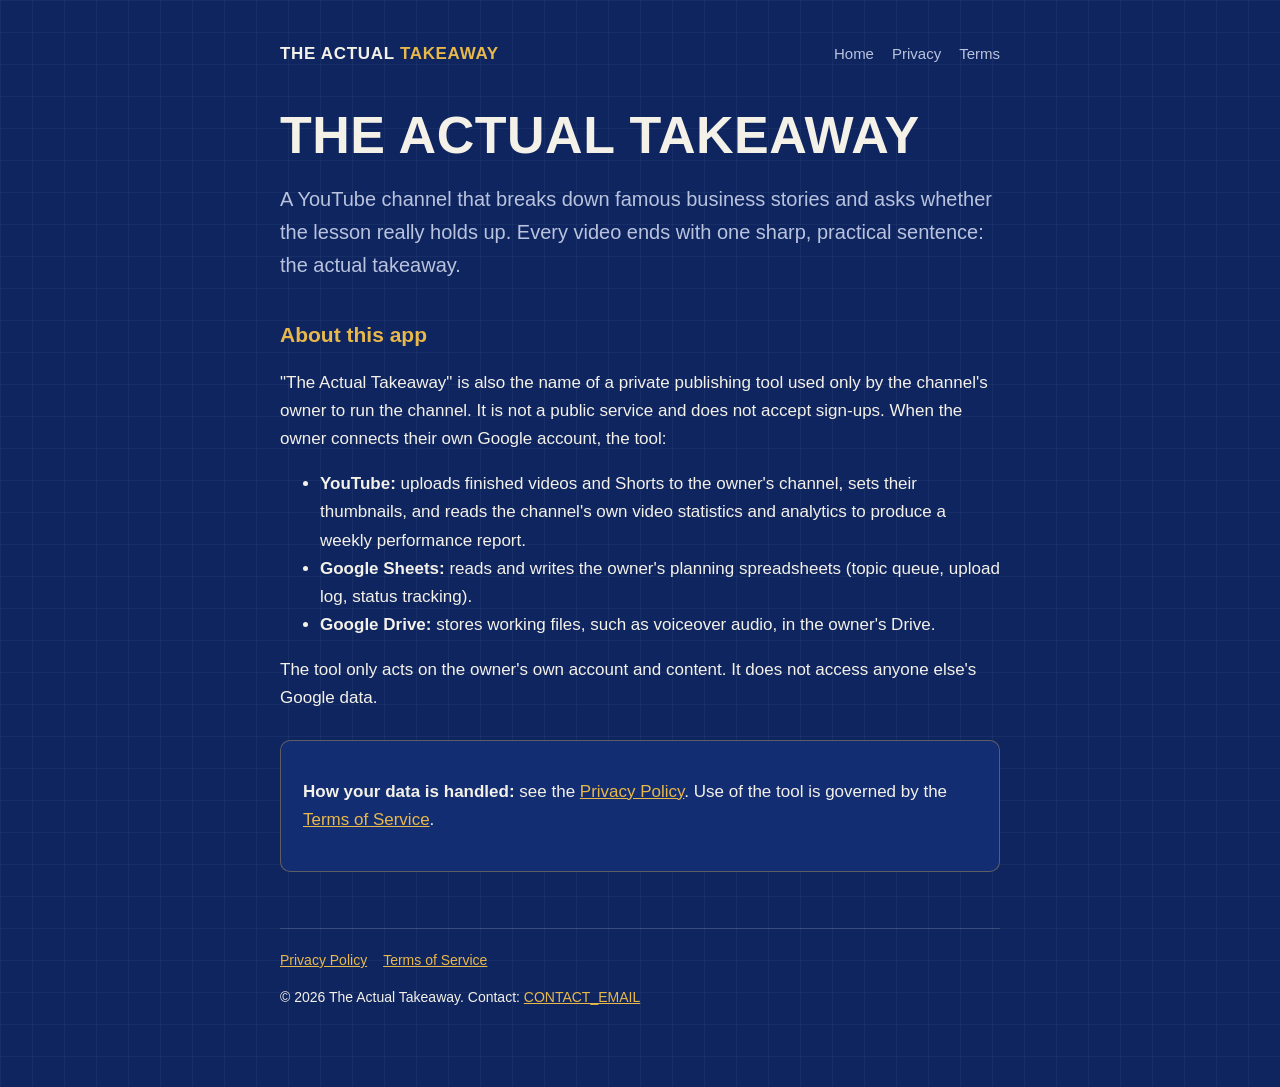
==== index.html @ 8cb0a414 "Add files via upload" ====
<!doctype html><html lang="en"><head><meta charset="utf-8"><meta name="viewport" content="width=device-width,initial-scale=1"><title>The Actual Takeaway</title><meta name="description" content="Business case studies with a skeptical-but-fair take, and the publishing tool behind the channel."><link rel="stylesheet" href="style.css"></head><body><div class="wrap"><header><a class="brand" href="index.html">The Actual <span>Takeaway</span></a><nav><a href="index.html">Home</a><a href="privacy.html">Privacy</a><a href="terms.html">Terms</a></nav></header>
<main>
<h1>The Actual Takeaway</h1>
<p class="lede">A YouTube channel that breaks down famous business stories and asks whether the lesson really holds up. Every video ends with one sharp, practical sentence: the actual takeaway.</p>

<h2>About this app</h2>
<p>"The Actual Takeaway" is also the name of a private publishing tool used only by the channel's owner to run the channel. It is not a public service and does not accept sign-ups. When the owner connects their own Google account, the tool:</p>
<ul>
<li><strong>YouTube:</strong> uploads finished videos and Shorts to the owner's channel, sets their thumbnails, and reads the channel's own video statistics and analytics to produce a weekly performance report.</li>
<li><strong>Google Sheets:</strong> reads and writes the owner's planning spreadsheets (topic queue, upload log, status tracking).</li>
<li><strong>Google Drive:</strong> stores working files, such as voiceover audio, in the owner's Drive.</li>
</ul>
<p>The tool only acts on the owner's own account and content. It does not access anyone else's Google data.</p>

<div class="card">
<p><strong>How your data is handled:</strong> see the <a href="privacy.html">Privacy Policy</a>. Use of the tool is governed by the <a href="terms.html">Terms of Service</a>.</p>
</div>
</main>
<footer><a href="privacy.html">Privacy Policy</a><a href="terms.html">Terms of Service</a><p>&copy; 2026 The Actual Takeaway. Contact: <a href="mailto:CONTACT_EMAIL">CONTACT_EMAIL</a></p></footer></div></body></html>
---- style.css ----
:root{--bg:#0F2560;--ink:#F4F1E8;--gold:#E8B84A;--muted:#B9C3DD;--card:#132D72}
*{box-sizing:border-box}
body{margin:0;background:var(--bg);color:var(--ink);font:17px/1.65 -apple-system,BlinkMacSystemFont,"Segoe UI",Roboto,Helvetica,Arial,sans-serif;
background-image:linear-gradient(rgba(255,255,255,.04) 1px,transparent 1px),linear-gradient(90deg,rgba(255,255,255,.04) 1px,transparent 1px);background-size:32px 32px}
.wrap{max-width:760px;margin:0 auto;padding:40px 20px 64px}
header{display:flex;justify-content:space-between;align-items:center;flex-wrap:wrap;gap:12px;margin-bottom:40px}
.brand{font-weight:800;letter-spacing:.04em;text-transform:uppercase;color:var(--ink);text-decoration:none}
.brand span{color:var(--gold)}
nav a{color:var(--muted);text-decoration:none;margin-right:18px;font-size:15px}
nav a:last-child{margin-right:0}
nav a:hover,a{color:var(--gold)}
h1{font-size:clamp(34px,6vw,52px);line-height:1.05;margin:0 0 16px;text-transform:uppercase;letter-spacing:.01em}
h2{font-size:21px;margin:36px 0 8px;color:var(--gold)}
p,li{color:var(--ink)}
.lede{font-size:20px;color:var(--muted)}
.card{background:var(--card);border:1px solid rgba(232,184,74,.35);border-radius:10px;padding:20px 22px;margin:28px 0}
.meta{color:var(--muted);font-size:14px}
footer{margin-top:56px;padding-top:20px;border-top:1px solid rgba(255,255,255,.15);font-size:14px;color:var(--muted)}
footer a{margin-right:16px}
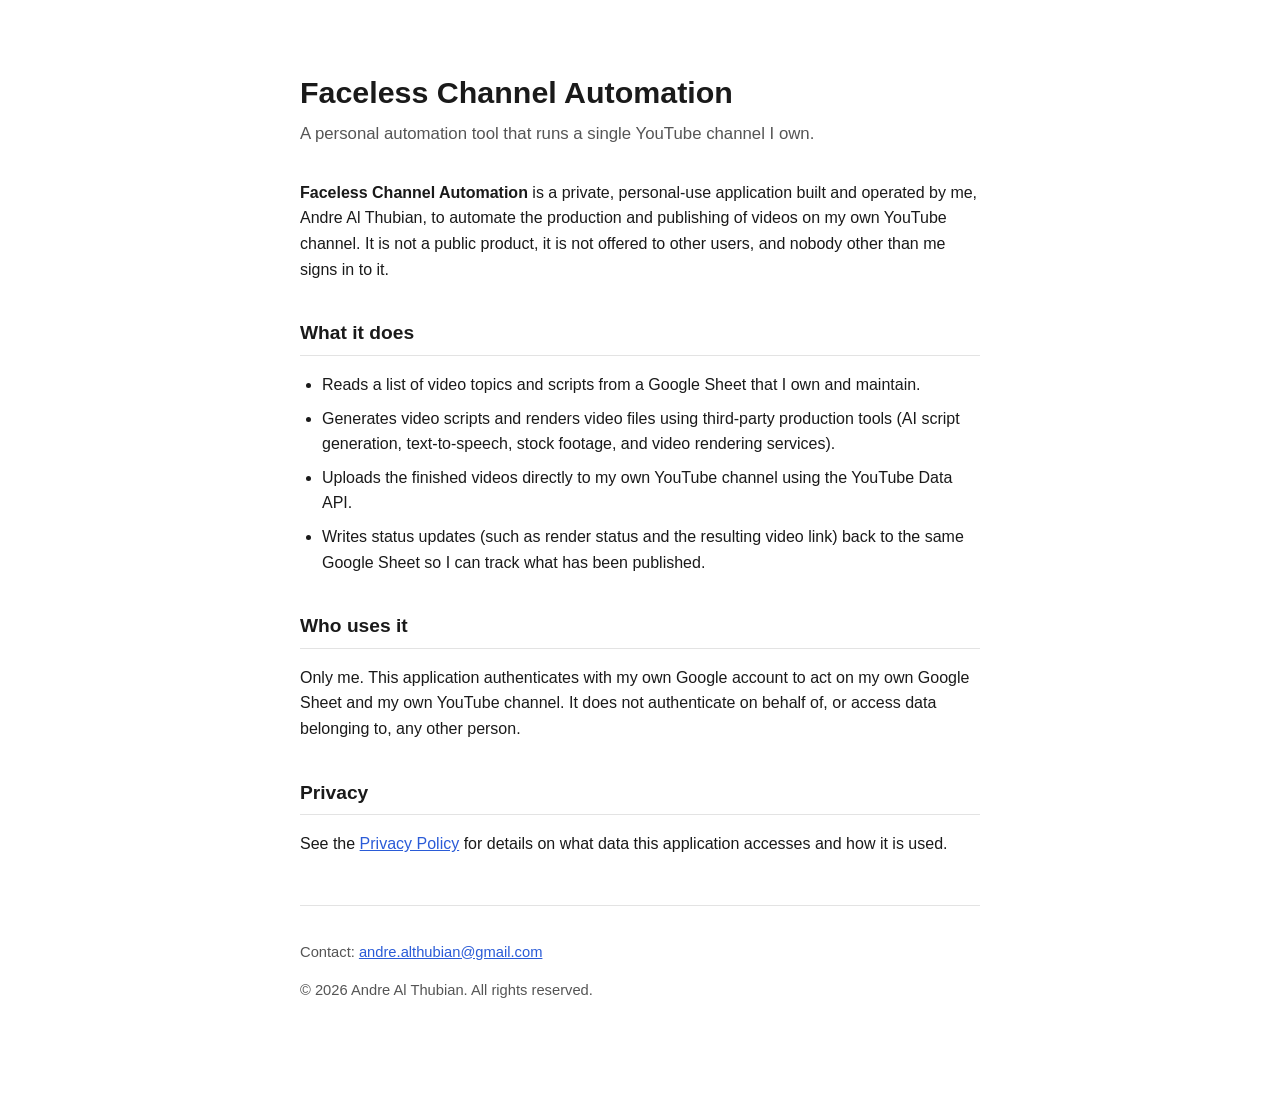
==== commit f8a848f0: "Add files via upload" ====
--- a/index.html
+++ b/index.html
@@ -1,19 +1,129 @@
-<!doctype html><html lang="en"><head><meta charset="utf-8"><meta name="viewport" content="width=device-width,initial-scale=1"><title>The Actual Takeaway</title><meta name="description" content="Business case studies with a skeptical-but-fair take, and the publishing tool behind the channel."><link rel="stylesheet" href="style.css"></head><body><div class="wrap"><header><a class="brand" href="index.html">The Actual <span>Takeaway</span></a><nav><a href="index.html">Home</a><a href="privacy.html">Privacy</a><a href="terms.html">Terms</a></nav></header>
-<main>
-<h1>The Actual Takeaway</h1>
-<p class="lede">A YouTube channel that breaks down famous business stories and asks whether the lesson really holds up. Every video ends with one sharp, practical sentence: the actual takeaway.</p>
+<!DOCTYPE html>
+<html lang="en">
+<head>
+  <meta charset="UTF-8" />
+  <meta name="viewport" content="width=device-width, initial-scale=1.0" />
+  <title>Faceless Channel Automation</title>
 
-<h2>About this app</h2>
-<p>"The Actual Takeaway" is also the name of a private publishing tool used only by the channel's owner to run the channel. It is not a public service and does not accept sign-ups. When the owner connects their own Google account, the tool:</p>
-<ul>
-<li><strong>YouTube:</strong> uploads finished videos and Shorts to the owner's channel, sets their thumbnails, and reads the channel's own video statistics and analytics to produce a weekly performance report.</li>
-<li><strong>Google Sheets:</strong> reads and writes the owner's planning spreadsheets (topic queue, upload log, status tracking).</li>
-<li><strong>Google Drive:</strong> stores working files, such as voiceover audio, in the owner's Drive.</li>
-</ul>
-<p>The tool only acts on the owner's own account and content. It does not access anyone else's Google data.</p>
+  <!--
+    GOOGLE SEARCH CONSOLE DOMAIN VERIFICATION
+    ------------------------------------------
+    1. Go to https://search.google.com/search-console
+    2. Add a property (URL prefix) for: https://andrealthubian-spec.github.io/
+    3. Choose the "HTML tag" verification method.
+    4. Google will give you ONE <meta name="google-site-verification" content="..."> tag.
+    5. Paste that exact tag on the line below, replacing this comment, then commit/push.
+    6. Click "Verify" in Search Console.
+  -->
+  <!-- <meta name="google-site-verification" content="PASTE-YOUR-CODE-HERE" /> -->
 
-<div class="card">
-<p><strong>How your data is handled:</strong> see the <a href="privacy.html">Privacy Policy</a>. Use of the tool is governed by the <a href="terms.html">Terms of Service</a>.</p>
-</div>
-</main>
-<footer><a href="privacy.html">Privacy Policy</a><a href="terms.html">Terms of Service</a><p>&copy; 2026 The Actual Takeaway. Contact: <a href="mailto:CONTACT_EMAIL">CONTACT_EMAIL</a></p></footer></div></body></html>
+  <style>
+    :root {
+      color-scheme: light dark;
+      --bg: #ffffff;
+      --fg: #1a1a1a;
+      --muted: #555;
+      --accent: #2a5bd7;
+      --border: #e3e3e3;
+    }
+    @media (prefers-color-scheme: dark) {
+      :root {
+        --bg: #121212;
+        --fg: #f0f0f0;
+        --muted: #b5b5b5;
+        --accent: #7aa2ff;
+        --border: #333;
+      }
+    }
+    * { box-sizing: border-box; }
+    body {
+      margin: 0;
+      background: var(--bg);
+      color: var(--fg);
+      font-family: -apple-system, BlinkMacSystemFont, "Segoe UI", Roboto, Helvetica, Arial, sans-serif;
+      line-height: 1.6;
+    }
+    .wrap {
+      max-width: 720px;
+      margin: 0 auto;
+      padding: 48px 20px 80px;
+    }
+    h1 {
+      font-size: 1.9rem;
+      margin-bottom: 4px;
+    }
+    .tagline {
+      color: var(--muted);
+      font-size: 1.05rem;
+      margin-top: 0;
+      margin-bottom: 32px;
+    }
+    h2 {
+      font-size: 1.2rem;
+      margin-top: 36px;
+      border-bottom: 1px solid var(--border);
+      padding-bottom: 6px;
+    }
+    ul { padding-left: 22px; }
+    li { margin-bottom: 8px; }
+    footer {
+      margin-top: 48px;
+      padding-top: 20px;
+      border-top: 1px solid var(--border);
+      color: var(--muted);
+      font-size: 0.92rem;
+    }
+    a { color: var(--accent); }
+    code {
+      background: rgba(127,127,127,0.12);
+      padding: 2px 6px;
+      border-radius: 4px;
+      font-size: 0.92em;
+    }
+  </style>
+</head>
+<body>
+  <div class="wrap">
+    <h1>Faceless Channel Automation</h1>
+    <p class="tagline">A personal automation tool that runs a single YouTube channel I own.</p>
+
+    <p>
+      <strong>Faceless Channel Automation</strong> is a private, personal-use application built and
+      operated by me, Andre Al Thubian, to automate the production and publishing of videos on my own
+      YouTube channel. It is not a public product, it is not offered to other users, and nobody other
+      than me signs in to it.
+    </p>
+
+    <h2>What it does</h2>
+    <ul>
+      <li>Reads a list of video topics and scripts from a Google Sheet that I own and maintain.</li>
+      <li>Generates video scripts and renders video files using third-party production tools
+        (AI script generation, text-to-speech, stock footage, and video rendering services).</li>
+      <li>Uploads the finished videos directly to my own YouTube channel using the YouTube Data API.</li>
+      <li>Writes status updates (such as render status and the resulting video link) back to the same
+        Google Sheet so I can track what has been published.</li>
+    </ul>
+
+    <h2>Who uses it</h2>
+    <p>
+      Only me. This application authenticates with my own Google account to act on my own Google Sheet
+      and my own YouTube channel. It does not authenticate on behalf of, or access data belonging to,
+      any other person.
+    </p>
+
+    <h2>Privacy</h2>
+    <p>
+      See the <a href="privacy.html">Privacy Policy</a> for details on what data this application
+      accesses and how it is used.
+    </p>
+
+    <footer>
+      <p>
+        Contact: <a href="mailto:andre.althubian@gmail.com">andre.althubian@gmail.com</a>
+      </p>
+      <p>&copy; <span id="y"></span> Andre Al Thubian. All rights reserved.</p>
+    </footer>
+  </div>
+  <script>document.getElementById('y').textContent = new Date().getFullYear();</script>
+</body>
+</html>
